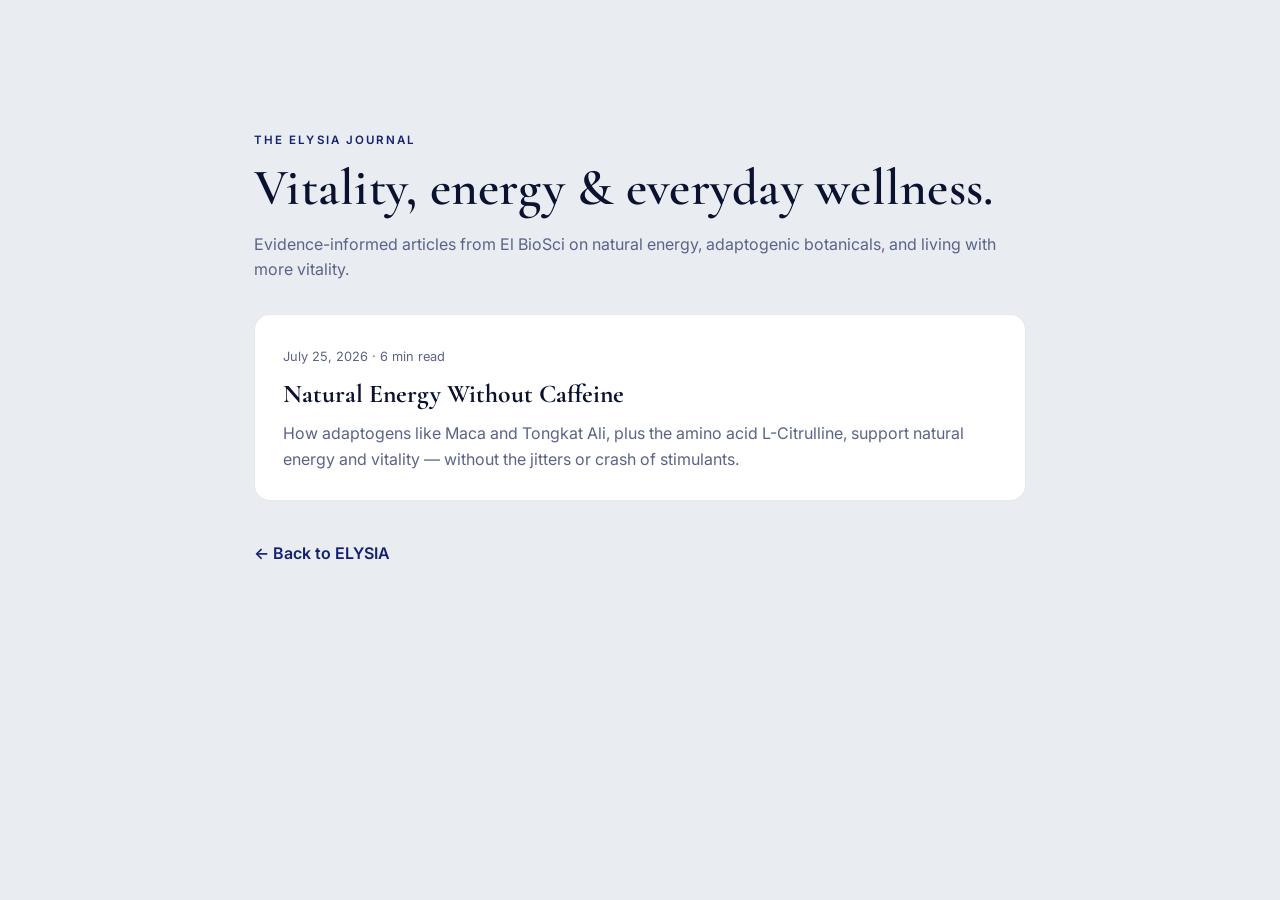
==== blog/index.html @ 67a82de5 "Add first SEO blog article: Natural Energy Without Caffeine + sitemap entries" ====
<!DOCTYPE html>
<html lang="en">
<head>
  <meta charset="UTF-8" />
  <meta name="viewport" content="width=device-width, initial-scale=1.0" />

  <!-- Google tag (gtag.js) -->
  <script async src="https://www.googletagmanager.com/gtag/js?id=G-H2R525R21M"></script>
  <script>
    window.dataLayer = window.dataLayer || [];
    function gtag(){dataLayer.push(arguments);}
    gtag('js', new Date());
    gtag('config', 'G-H2R525R21M');
  </script>

  <title>ELYSIA Journal — Vitality, Energy &amp; Wellness | El BioSci</title>
  <meta name="description" content="The ELYSIA Journal by El BioSci: evidence-informed articles on natural energy, vitality, adaptogens like Maca and Tongkat Ali, and everyday wellness." />
  <link rel="canonical" href="https://elysiabiosci.com/blog/" />
  <meta name="robots" content="index, follow, max-image-preview:large, max-snippet:-1" />

  <meta property="og:type" content="website" />
  <meta property="og:site_name" content="ELYSIA by El BioSci" />
  <meta property="og:title" content="ELYSIA Journal — Vitality, Energy &amp; Wellness" />
  <meta property="og:description" content="Evidence-informed articles on natural energy, vitality, and everyday wellness from El BioSci." />
  <meta property="og:url" content="https://elysiabiosci.com/blog/" />
  <meta property="og:image" content="https://elysiabiosci.com/assets/Elysia_front_product.png" />

  <link rel="preconnect" href="https://fonts.googleapis.com" />
  <link rel="preconnect" href="https://fonts.gstatic.com" crossorigin />
  <link href="https://fonts.googleapis.com/css2?family=Cormorant+Garamond:wght@400;500;600;700&family=Inter:wght@300;400;500;600;700&display=swap" rel="stylesheet" />
  <link rel="stylesheet" href="../styles.css" />

  <script type="application/ld+json">
  {
    "@context": "https://schema.org",
    "@type": "Blog",
    "name": "ELYSIA Journal",
    "url": "https://elysiabiosci.com/blog/",
    "publisher": { "@type": "Organization", "name": "El BioSci", "url": "https://elysiabiosci.com" },
    "blogPost": [
      {
        "@type": "BlogPosting",
        "headline": "Natural Energy Without Caffeine: How Adaptogens and Amino Acids Support Vitality",
        "url": "https://elysiabiosci.com/blog/natural-energy-without-caffeine/",
        "datePublished": "2026-07-25",
        "author": { "@type": "Organization", "name": "El BioSci" }
      }
    ]
  }
  </script>

  <style>
    .blog-wrap { max-width: 820px; margin: 0 auto; padding: 120px 24px 80px; }
    .blog-hero-eyebrow { text-transform: uppercase; letter-spacing: 0.18em; font-size: 0.72rem; font-weight: 600; color: var(--navy-700, #1a2f6b); }
    .blog-list { display: grid; gap: 20px; margin-top: 32px; }
    .post-card { display: block; padding: 28px; border: 1px solid var(--line, #e6e9f2); border-radius: 16px; text-decoration: none; color: inherit; transition: transform .15s ease, box-shadow .15s ease; background: #fff; }
    .post-card:hover { transform: translateY(-2px); box-shadow: 0 20px 40px -24px rgba(10,26,74,.3); }
    .post-card h2 { font-family: var(--font-serif, serif); font-size: 1.6rem; margin: 6px 0 8px; }
    .post-card p { color: var(--muted, #5a6488); margin: 0; line-height: 1.6; }
    .post-meta { font-size: 0.8rem; color: var(--muted, #5a6488); }
    .back-home { display: inline-block; margin-top: 40px; color: var(--navy-700, #1a2f6b); text-decoration: none; font-weight: 600; }
  </style>
</head>
<body>
  <main class="blog-wrap">
    <p class="blog-hero-eyebrow">The ELYSIA Journal</p>
    <h1 class="serif h-display">Vitality, energy &amp; everyday wellness.</h1>
    <p class="muted">Evidence-informed articles from El BioSci on natural energy, adaptogenic botanicals, and living with more vitality.</p>

    <div class="blog-list">
      <a class="post-card" href="natural-energy-without-caffeine/">
        <span class="post-meta">July 25, 2026 · 6 min read</span>
        <h2>Natural Energy Without Caffeine</h2>
        <p>How adaptogens like Maca and Tongkat Ali, plus the amino acid L-Citrulline, support natural energy and vitality — without the jitters or crash of stimulants.</p>
      </a>
    </div>

    <a class="back-home" href="/">&larr; Back to ELYSIA</a>
  </main>
</body>
</html>
---- styles.css ----
/* =========================================================
   ELYSIA · Premium Male Enhancement
   Design tokens & global styles
   ========================================================= */
:root {
  /* Palette pulled from the packaging */
  --navy-950: #050d2a;
  --navy-900: #08143f;
  --navy-800: #0b1a55;
  --navy-700: #122270;
  --navy-600: #1a2f8c;
  --navy-500: #2a44b3;

  --silver-50: #f6f7fa;
  --silver-100: #e9ecf1;
  --silver-200: #d2d8e1;
  --silver-300: #a7afbe;
  --silver-400: #7e8696;

  --ink: #0a1230;
  --ink-soft: #2a325a;
  --muted: #5a6488;

  --bg: #e9ecf1;
  --bg-soft: #e1e5ec;
  --line: rgba(10, 18, 48, 0.09);

  --accent: #c9d6f5;
  --accent-strong: #6c8cff;
  --gold: #d9c389;
  --azure: #4f7cff;
  --azure-soft: #6f93ff;
  --teal: #1fae8b;

  --radius: 16px;
  --radius-lg: 24px;
  --shadow-sm: 0 2px 10px rgba(8, 20, 63, 0.06);
  --shadow-md: 0 12px 36px rgba(8, 20, 63, 0.12);
  --shadow-lg: 0 28px 70px rgba(8, 20, 63, 0.22);

  --t-fast: 180ms cubic-bezier(.2,.7,.3,1);
  --t: 320ms cubic-bezier(.2,.7,.3,1);
  --t-slow: 700ms cubic-bezier(.2,.7,.3,1);

  --font-serif: "Cormorant Garamond", Georgia, "Times New Roman", serif;
  --font-sans: "Inter", -apple-system, BlinkMacSystemFont, "Segoe UI", Helvetica, Arial, sans-serif;
}

* { box-sizing: border-box; }
html { scroll-behavior: smooth; }
html, body { margin: 0; padding: 0; }
body {
  font-family: var(--font-sans);
  color: var(--ink);
  background: var(--bg);
  -webkit-font-smoothing: antialiased;
  -moz-osx-font-smoothing: grayscale;
  line-height: 1.55;
  overflow-x: hidden;
}

img, svg { display: block; max-width: 100%; }
a { color: inherit; text-decoration: none; }
button { font: inherit; cursor: pointer; border: 0; background: none; color: inherit; }
ul, ol { margin: 0; padding: 0; list-style: none; }

.container {
  width: 100%;
  max-width: 1200px;
  margin: 0 auto;
  padding: 0 24px;
}

/* =========================================================
   Typography
   ========================================================= */
.serif { font-family: var(--font-serif); font-weight: 600; letter-spacing: 0.005em; }
.h-display {
  font-size: clamp(2rem, 1.4rem + 2.6vw, 3.2rem);
  line-height: 1.08;
  margin: 0 0 12px;
  color: var(--ink);
}
.eyebrow {
  display: inline-flex;
  align-items: center;
  gap: 9px;
  font-size: 0.78rem;
  font-weight: 700;
  letter-spacing: 0.22em;
  text-transform: uppercase;
  margin-bottom: 14px;
  color: var(--navy-700);
  background: linear-gradient(90deg, var(--navy-700), var(--azure));
  -webkit-background-clip: text;
  background-clip: text;
  -webkit-text-fill-color: transparent;
}
.eyebrow::before {
  content: "";
  width: 24px;
  height: 2px;
  border-radius: 2px;
  background: linear-gradient(90deg, var(--azure), rgba(79,124,255,0));
  -webkit-text-fill-color: initial;
}
.eyebrow.light {
  color: var(--silver-200);
  background: linear-gradient(90deg, #d7e3ff, #8fb4ff);
  -webkit-background-clip: text;
  background-clip: text;
  -webkit-text-fill-color: transparent;
}
.eyebrow.light::before { background: linear-gradient(90deg, #9fc0ff, rgba(159,192,255,0)); }
.muted { color: var(--muted); }
.muted.small, .small { font-size: 0.85rem; }
.center { text-align: center; }

/* =========================================================
   Background waves
   ========================================================= */
.bg-waves {
  position: fixed;
  inset: 0;
  z-index: 0;
  pointer-events: none;
  background:
    radial-gradient(760px 520px at 88% -8%, rgba(79, 124, 255, 0.12), transparent 60%),
    radial-gradient(680px 520px at -6% 102%, rgba(31, 174, 139, 0.09), transparent 60%),
    radial-gradient(1100px 620px at 82% -12%, rgba(206, 213, 226, 0.55), transparent 62%),
    radial-gradient(900px 560px at -12% 8%, rgba(176, 186, 203, 0.42), transparent 60%),
    radial-gradient(820px 760px at 50% 118%, rgba(160, 171, 190, 0.38), transparent 62%),
    linear-gradient(180deg, #eef0f4 0%, #e1e4eb 46%, #d2d6df 100%);
}
.bg-waves svg {
  position: absolute;
  inset: 0;
  width: 100%;
  height: 100%;
  opacity: 0.6;
  animation: drift 24s ease-in-out infinite;
}
@keyframes drift {
  0%, 100% { transform: translate3d(0, 0, 0); }
  50% { transform: translate3d(-2%, -1.5%, 0) scale(1.02); }
}

/* =========================================================
   Header
   ========================================================= */
.site-header {
  position: sticky;
  top: 0;
  z-index: 50;
  backdrop-filter: blur(10px);
  -webkit-backdrop-filter: blur(10px);
  background: rgba(233, 236, 241, 0.62);
  border-bottom: 1px solid transparent;
  transition: background var(--t), border-color var(--t), box-shadow var(--t);
}
.site-header.scrolled {
  background: rgba(233, 236, 241, 0.88);
  border-bottom-color: var(--line);
  box-shadow: 0 1px 0 rgba(8,20,63,0.04);
}
.nav {
  display: flex;
  align-items: center;
  justify-content: space-between;
  gap: 24px;
  height: 72px;
}
.brand {
  display: inline-flex;
  align-items: center;
  gap: 10px;
  color: var(--navy-800);
}
.brand-mark { width: 36px; height: 20px; color: var(--navy-700); }
.brand-text {
  font-family: var(--font-serif);
  font-size: 1.15rem;
  font-weight: 600;
  letter-spacing: 0.02em;
  display: inline-flex;
  gap: 4px;
  align-items: baseline;
}
.brand-text em { font-style: italic; color: var(--navy-600); }
.nav-links {
  display: flex;
  gap: 28px;
}
.nav-links a {
  font-size: 0.92rem;
  color: var(--ink-soft);
  position: relative;
  transition: color var(--t-fast);
}
.nav-links a::after {
  content: "";
  position: absolute;
  left: 0; right: 0; bottom: -6px;
  height: 1px;
  background: var(--navy-700);
  transform: scaleX(0);
  transform-origin: center;
  transition: transform var(--t);
}
.nav-links a:hover { color: var(--navy-800); }
.nav-links a:hover::after { transform: scaleX(1); }

.nav-actions { display: inline-flex; align-items: center; gap: 10px; }

/* Hamburger / mobile menu toggle */
.nav-toggle {
  display: none;
  position: relative;
  width: 44px; height: 44px;
  border-radius: 12px;
  background: rgba(8, 20, 63, 0.05);
  place-items: center;
  transition: background var(--t-fast);
}
.nav-toggle:hover { background: rgba(8, 20, 63, 0.09); }
.nav-toggle span {
  position: absolute;
  width: 18px; height: 2px;
  border-radius: 2px;
  background: var(--navy-800);
  transition: transform var(--t), opacity var(--t-fast);
}
.nav-toggle span:nth-child(1) { transform: translateY(-5px); }
.nav-toggle span:nth-child(3) { transform: translateY(5px); }
.site-header.menu-open .nav-toggle span:nth-child(1) { transform: rotate(45deg); }
.site-header.menu-open .nav-toggle span:nth-child(2) { opacity: 0; }
.site-header.menu-open .nav-toggle span:nth-child(3) { transform: rotate(-45deg); }

/* Slide-down mobile navigation */
.mobile-nav {
  display: none;
  grid-auto-flow: row;
  gap: 2px;
  padding: 0 24px;
  max-height: 0;
  overflow: hidden;
  opacity: 0;
  background: rgba(233, 236, 241, 0.96);
  backdrop-filter: blur(12px);
  -webkit-backdrop-filter: blur(12px);
  border-bottom: 1px solid transparent;
  transition: max-height var(--t), opacity var(--t), padding var(--t), border-color var(--t);
}
.mobile-nav a:not(.btn) {
  padding: 15px 4px;
  font-size: 1.05rem;
  font-weight: 500;
  color: var(--ink-soft);
  border-bottom: 1px solid var(--line);
}
.mobile-nav a:not(.btn):active { color: var(--navy-800); }
.mobile-nav .btn { margin-top: 14px; }
.site-header.menu-open .mobile-nav {
  opacity: 1;
  max-height: 420px;
  padding: 6px 24px 20px;
  border-bottom-color: var(--line);
}

@media (max-width: 760px) {
  .nav-links { display: none; }
  .nav-toggle { display: grid; }
  .mobile-nav { display: grid; }
}

/* =========================================================
   Buttons
   ========================================================= */
.btn {
  display: inline-flex;
  align-items: center;
  justify-content: center;
  gap: 10px;
  padding: 13px 22px;
  border-radius: 999px;
  font-weight: 600;
  font-size: 0.95rem;
  letter-spacing: 0.02em;
  transition: transform var(--t-fast), box-shadow var(--t), background var(--t), color var(--t);
  white-space: nowrap;
  border: 1px solid transparent;
}
.btn:active { transform: translateY(1px); }
.btn-primary {
  background: linear-gradient(135deg, var(--navy-500), var(--navy-900));
  color: #fff;
  box-shadow: 0 10px 24px rgba(42, 68, 179, 0.32), inset 0 1px 0 rgba(255,255,255,0.2);
}
.btn-primary:hover {
  box-shadow: 0 16px 30px rgba(42, 68, 179, 0.42), inset 0 1px 0 rgba(255,255,255,0.28);
  transform: translateY(-1px);
}
.btn-outline {
  background: transparent;
  border-color: var(--navy-800);
  color: var(--navy-800);
}
.btn-outline:hover {
  background: var(--navy-800);
  color: #fff;
}
.btn-ghost {
  background: rgba(8,20,63,0.04);
  color: var(--navy-800);
  border: 1px solid transparent;
  padding: 10px 14px;
  border-radius: 999px;
}
.btn-ghost:hover { background: rgba(8,20,63,0.08); }
.btn-lg { padding: 16px 28px; font-size: 1rem; }
.btn-block { width: 100%; }

.cart-btn { position: relative; }
.cart-count {
  background: var(--navy-800);
  color: #fff;
  font-size: 0.72rem;
  font-weight: 700;
  border-radius: 999px;
  padding: 2px 8px;
  min-width: 22px;
  text-align: center;
  transition: transform var(--t);
}
.cart-count.bump { transform: scale(1.25); }

/* =========================================================
   Hero
   ========================================================= */
.hero {
  position: relative;
  padding: 64px 0 32px;
  z-index: 1;
}
.hero-grid {
  display: grid;
  grid-template-columns: 1.05fr 0.95fr;
  gap: 56px;
  align-items: center;
}
.hero-copy { position: relative; z-index: 2; }
.display {
  margin: 0 0 18px;
  line-height: 1;
}
.display .serif {
  display: block;
  font-family: var(--font-serif);
  font-size: clamp(3.6rem, 2.5rem + 6.5vw, 7rem);
  font-weight: 600;
  letter-spacing: 0.04em;
  color: var(--navy-900);
  background: linear-gradient(180deg, #1a2a7c 0%, #0a1230 80%);
  -webkit-background-clip: text;
  background-clip: text;
  -webkit-text-fill-color: transparent;
}
.display .subtitle {
  display: block;
  margin-top: 6px;
  font-family: var(--font-sans);
  font-size: clamp(0.95rem, 0.8rem + 0.5vw, 1.15rem);
  letter-spacing: 0.32em;
  text-transform: uppercase;
  color: var(--navy-700);
  font-weight: 500;
}
.lead {
  font-size: clamp(1.02rem, 0.95rem + 0.3vw, 1.18rem);
  color: var(--ink-soft);
  max-width: 540px;
  margin: 0 0 28px;
}
.hero-cta {
  display: flex;
  gap: 12px;
  flex-wrap: wrap;
  margin-bottom: 28px;
}
.hero-trust {
  display: flex;
  flex-wrap: wrap;
  gap: 22px;
  color: var(--muted);
  font-size: 0.92rem;
}
.hero-trust li { display: inline-flex; align-items: center; gap: 8px; }
.dot {
  width: 8px; height: 8px; border-radius: 50%;
  background: linear-gradient(135deg, var(--accent-strong), var(--navy-700));
  box-shadow: 0 0 0 4px rgba(108,140,255,0.12);
}

/* Hero product / package card */
.hero-product { display: flex; justify-content: center; perspective: 1200px; }
.package {
  width: min(440px, 92%);
  aspect-ratio: 3 / 4;
  border-radius: 22px;
  position: relative;
  transform-style: preserve-3d;
  transition: transform var(--t-slow);
  will-change: transform;
}
.package-inner {
  position: absolute;
  inset: 0;
  border-radius: 22px;
  overflow: hidden;
  background:
    radial-gradient(70% 45% at 50% 0%, rgba(70, 120, 220, 0.22), transparent 65%),
    radial-gradient(120% 80% at 50% 110%, rgba(0, 0, 0, 0.55), transparent 60%),
    linear-gradient(165deg, #0a1f7a 0%, #061457 45%, #03093a 100%);
  box-shadow:
    0 60px 80px -30px rgba(2, 6, 24, 0.7),
    0 20px 30px -10px rgba(2, 6, 24, 0.45),
    inset 0 1px 0 rgba(255,255,255,0.15),
    inset 0 -1px 0 rgba(0,0,0,0.5),
    inset 0 0 60px rgba(0, 0, 0, 0.35);
  color: #fff;
  padding: 28px;
  display: flex;
  flex-direction: column;
  align-items: center;
  text-align: center;
}
.package-inner::before {
  /* Subtle vignette + paper-texture finish */
  content: "";
  position: absolute;
  inset: 0;
  background:
    radial-gradient(120% 100% at 50% 50%, transparent 55%, rgba(0,0,0,0.55) 100%);
  pointer-events: none;
  z-index: 1;
}
.package-glow {
  position: absolute;
  inset: -30%;
  background: radial-gradient(38% 26% at 50% 58%, rgba(120,160,255,0.32), transparent 70%);
  filter: blur(28px);
  opacity: 0.55;
  animation: glow 7s ease-in-out infinite;
  z-index: 0;
}
@keyframes glow {
  0%, 100% { opacity: 0.45; transform: scale(1); }
  50%     { opacity: 0.72; transform: scale(1.05); }
}

/* Product photo variant: show the real image, keep the 3D tilt + float */
.package-photo .package-inner {
  background: none;
  box-shadow: none;
  padding: 0;
  overflow: visible;
  animation: float 7s ease-in-out infinite;
}
.package-photo .package-inner::before { display: none; }
.package-photo .package-image {
  position: relative;
  z-index: 2;
  width: 100%;
  height: 100%;
  object-fit: contain;
  filter: drop-shadow(0 40px 60px rgba(2, 6, 24, 0.55));
}
.package-photo .package-glow {
  opacity: 0.7;
}

.package-brand {
  display: inline-flex;
  align-items: center;
  gap: 8px;
  color: #dfe8ff;
  font-family: var(--font-serif);
  font-size: 1rem;
  z-index: 2;
}
.package-brand svg { width: 30px; height: 16px; }
.package-brand em { font-style: italic; }

.package-title {
  font-family: var(--font-serif);
  font-size: clamp(2.5rem, 2rem + 3vw, 3.6rem);
  font-weight: 600;
  letter-spacing: 0.12em;
  margin: 14px 0 4px;
  z-index: 2;
  background: linear-gradient(180deg, #ffffff 0%, #c7d4f5 100%);
  -webkit-background-clip: text;
  background-clip: text;
  -webkit-text-fill-color: transparent;
  text-shadow: 0 1px 0 rgba(255,255,255,0.1);
}
.package-sub {
  font-size: 0.78rem;
  letter-spacing: 0.32em;
  color: #cfdcf4;
  z-index: 2;
}
.package-waves {
  position: absolute;
  inset: 0;
  width: 100%; height: 100%;
  z-index: 1;
  pointer-events: none;
  overflow: visible;
}
/* Two ribbons animated independently for organic motion. */
.package-waves .wave-upper {
  transform-origin: 50% 75%;
  animation: ribbon-up 12s ease-in-out infinite alternate;
}
.package-waves .wave-lower {
  transform-origin: 50% 75%;
  animation: ribbon-down 15s ease-in-out infinite alternate;
}
@keyframes ribbon-up {
  0%   { transform: translate3d(-0.6%, 0.2%, 0); }
  100% { transform: translate3d( 0.6%, -0.2%, 0); }
}
@keyframes ribbon-down {
  0%   { transform: translate3d( 0.6%, -0.2%, 0); }
  100% { transform: translate3d(-0.6%, 0.2%, 0); }
}

.capsule-wrap {
  position: absolute;
  top: 60%;
  left: 50%;
  transform: translate(-50%, -50%);
  z-index: 3;
  display: flex;
  flex-direction: column;
  align-items: center;
  gap: 4px;
}
.capsule-wrap .capsule {
  animation: float 6.5s ease-in-out infinite;
  transform-origin: 50% 80%;
  will-change: transform;
}
.capsule-wrap .capsule-shadow {
  animation: shadow-pulse 6.5s ease-in-out infinite;
  transform-origin: 50% 50%;
}
@keyframes float {
  0%   { transform: translateY(0) rotate(-1.4deg); }
  50%  { transform: translateY(-10px) rotate(1.4deg); }
  100% { transform: translateY(0) rotate(-1.4deg); }
}
@keyframes shadow-pulse {
  0%, 100% { transform: scale(1); opacity: 0.9; }
  50%      { transform: scale(0.82); opacity: 0.65; }
}
.capsule {
  position: relative;
  width: 190px;
  height: 74px;
  border-radius: 999px;
  display: flex;
  overflow: hidden;
  box-shadow:
    0 28px 36px -12px rgba(0,0,0,0.65),
    0 10px 18px -6px rgba(0,0,0,0.45),
    inset 0 2px 1px rgba(255,255,255,0.55),
    inset 0 -3px 2px rgba(0,0,0,0.55),
    inset 0 0 0 1px rgba(0,0,0,0.25);
}
.capsule::before {
  /* Periodic light sheen sweep */
  content: "";
  position: absolute;
  top: 0; bottom: 0;
  left: -40%;
  width: 40%;
  background: linear-gradient(
    105deg,
    transparent 0%,
    rgba(255,255,255,0.0) 30%,
    rgba(255,255,255,0.55) 50%,
    rgba(255,255,255,0.0) 70%,
    transparent 100%
  );
  filter: blur(1px);
  transform: skewX(-12deg);
  pointer-events: none;
  z-index: 5;
  animation: sheen 5.5s ease-in-out infinite;
}
@keyframes sheen {
  0%   { left: -45%; opacity: 0; }
  15%  { opacity: 0.9; }
  60%  { left: 115%; opacity: 0.9; }
  61%, 100% { left: 115%; opacity: 0; }
}
.capsule-half { flex: 1; position: relative; }
.capsule-silver {
  background:
    linear-gradient(180deg,
      #ffffff 0%,
      #e3e7f0 18%,
      #aab2c5 45%,
      #4f566a 88%,
      #2c3142 100%);
}
.capsule-silver::after {
  content: "";
  position: absolute;
  inset: 0;
  background:
    /* mid-band darker reflection */
    linear-gradient(180deg,
      transparent 0%,
      transparent 38%,
      rgba(0,0,0,0.28) 50%,
      transparent 62%,
      transparent 100%),
    /* left edge highlight */
    linear-gradient(90deg, rgba(255,255,255,0.55) 0%, rgba(255,255,255,0) 22%),
    /* bottom shadow */
    linear-gradient(180deg, transparent 65%, rgba(0,0,0,0.4) 100%);
  mix-blend-mode: normal;
}
.capsule-blue {
  background:
    linear-gradient(180deg,
      #3a5bcf 0%,
      #1a2f9e 30%,
      #0a1670 60%,
      #050d4a 100%);
  display: flex;
  align-items: center;
  justify-content: flex-start;
  padding-left: 6px;
  gap: 3px;
}
.capsule-blue::after {
  content: "";
  position: absolute;
  inset: 0;
  background:
    /* mid-band reflection */
    linear-gradient(180deg,
      transparent 0%,
      transparent 38%,
      rgba(0,0,0,0.32) 50%,
      transparent 62%,
      transparent 100%),
    /* subtle left highlight near seam */
    linear-gradient(90deg, rgba(255,255,255,0.25) 0%, rgba(255,255,255,0) 22%),
    /* bottom shadow */
    linear-gradient(180deg, transparent 65%, rgba(0,0,0,0.5) 100%);
}
.capsule-ring {
  width: 3px; height: 100%;
  background:
    linear-gradient(180deg,
      #ffffff 0%,
      #d5dce8 35%,
      #7d8398 75%,
      #3c4257 100%);
  border-radius: 1px;
  box-shadow:
    inset 0 0 0 0.5px rgba(0,0,0,0.35),
    0 0 1px rgba(0,0,0,0.4);
  z-index: 3;
}
.capsule-shine {
  position: absolute;
  top: 8px; left: 16px;
  width: 55%; height: 12px;
  border-radius: 999px;
  background: linear-gradient(90deg, rgba(255,255,255,0.85), rgba(255,255,255,0));
  filter: blur(2px);
  pointer-events: none;
  z-index: 4;
}
.capsule-shadow {
  width: 140px;
  height: 12px;
  border-radius: 50%;
  background: radial-gradient(50% 50% at 50% 50%, rgba(0,0,0,0.45), transparent 70%);
  filter: blur(2px);
  margin-top: -2px;
}

.package-badge {
  position: absolute;
  right: 26px;
  bottom: 16%;
  width: 78px;
  height: 78px;
  border-radius: 50%;
  z-index: 4;
  animation: spin 24s linear infinite;
}
.package-badge svg { width: 100%; height: 100%; }
@keyframes spin {
  to { transform: rotate(360deg); }
}

.package-footer {
  position: absolute;
  bottom: 32px;
  left: 0;
  right: 0;
  z-index: 2;
  font-size: 0.92rem;
  letter-spacing: 0.32em;
  color: #e9eefb;
  font-weight: 500;
}

@media (max-width: 920px) {
  .hero-grid { grid-template-columns: 1fr; gap: 40px; text-align: center; }
  .lead { margin-left: auto; margin-right: auto; }
  .hero-cta { justify-content: center; }
  .hero-trust { justify-content: center; }
}

/* Hero marquee */
.hero-marquee {
  margin-top: 60px;
  overflow: hidden;
  border-top: 1px solid var(--line);
  border-bottom: 1px solid var(--line);
  background: rgba(255,255,255,0.55);
}
.marquee-track {
  display: inline-flex;
  gap: 40px;
  padding: 14px 0;
  white-space: nowrap;
  animation: marquee 30s linear infinite;
  font-size: 0.85rem;
  letter-spacing: 0.22em;
  text-transform: uppercase;
  color: var(--navy-700);
  font-weight: 500;
}
.marquee-track span { padding: 0 8px; }
@keyframes marquee {
  to { transform: translateX(-50%); }
}

/* =========================================================
   Generic sections
   ========================================================= */
.section {
  position: relative;
  z-index: 1;
  padding: 96px 0;
}
.section-head {
  max-width: 760px;
  margin: 0 auto 56px;
  text-align: center;
}
.section-head p { margin-top: 8px; }
.section-soft { background: var(--bg-soft); }
.section-dark {
  background:
    radial-gradient(900px 500px at 80% 0%, rgba(108,140,255,0.15), transparent 60%),
    linear-gradient(180deg, #0a1230 0%, #050d2a 100%);
  color: #e6ecfb;
}
.section-dark .h-display { color: #fff; }
.section-dark .h-display.light { color: #fff; }
.section-dark .muted { color: #aab5d4; }

/* =========================================================
   Benefits
   ========================================================= */
.benefits-grid {
  display: grid;
  grid-template-columns: repeat(3, 1fr);
  gap: 22px;
}
.card {
  position: relative;
  background: #fff;
  border-radius: var(--radius-lg);
  padding: 0;
  overflow: hidden;
  border: 1px solid var(--line);
  box-shadow: var(--shadow-sm);
  transition: transform var(--t), box-shadow var(--t), border-color var(--t);
}
.card::after {
  content: "";
  position: absolute;
  inset: 0;
  border-radius: var(--radius-lg);
  pointer-events: none;
  background: linear-gradient(135deg, rgba(108,140,255,0.08), transparent 50%);
  opacity: 0;
  transition: opacity var(--t);
}
.card:hover {
  transform: translateY(-6px);
  box-shadow: var(--shadow-lg);
  border-color: rgba(79, 124, 255, 0.45);
}
.card:hover::after { opacity: 1; }

/* Illustrated benefit media banners */
.card-media {
  position: relative;
  height: 152px;
  overflow: hidden;
  background: linear-gradient(150deg, #0a1a64 0%, #16379e 60%, #2f63d6 100%);
}
.card-media::before {
  content: "";
  position: absolute;
  inset: 0;
  z-index: 2;
  pointer-events: none;
  background:
    radial-gradient(120% 78% at 50% -22%, rgba(255,255,255,0.22), transparent 58%),
    radial-gradient(90% 70% at 82% 128%, rgba(0,0,0,0.34), transparent 60%);
}
.media-art {
  position: absolute;
  inset: 0;
  width: 100%;
  height: 100%;
  z-index: 1;
  transition: transform 650ms cubic-bezier(.2,.7,.3,1);
}
.card:hover .media-art { transform: scale(1.06); }
.card-body { padding: 22px 26px 28px; }

.card-media[data-theme="drive"]    { background: linear-gradient(150deg, #0b1f6e 0%, #15349e 58%, #3360df 100%); }
.card-media[data-theme="stamina"]  { background: linear-gradient(150deg, #0a1a64 0%, #123aa8 60%, #2f74de 100%); }
.card-media[data-theme="peak"]     { background: linear-gradient(150deg, #0c1c63 0%, #284a9b 60%, #5f86d6 100%); }
.card-media[data-theme="vitality"] { background: linear-gradient(150deg, #07223f 0%, #0f5f57 58%, #1f9a7c 100%); }
.card-media[data-theme="fast"]     { background: linear-gradient(150deg, #08184f 0%, #103fa6 56%, #1f96d8 100%); }
.card-media[data-theme="usa"]      { background: linear-gradient(150deg, #0a1656 0%, #1c2f8c 60%, #46599f 100%); }

.card-icon {
  width: 48px; height: 48px;
  border-radius: 14px;
  display: grid; place-items: center;
  background: linear-gradient(135deg, var(--silver-100), #fff);
  color: var(--navy-800);
  margin-bottom: 18px;
  box-shadow: inset 0 0 0 1px var(--line);
}
.card-icon svg { width: 22px; height: 22px; }
.card h3 {
  font-family: var(--font-serif);
  font-size: 1.4rem;
  font-weight: 600;
  margin: 0 0 6px;
}
.card p { margin: 0; color: var(--muted); }

@media (max-width: 880px) { .benefits-grid { grid-template-columns: repeat(2, 1fr); } }
@media (max-width: 560px) { .benefits-grid { grid-template-columns: 1fr; } }

/* =========================================================
   Steps
   ========================================================= */
.steps {
  display: grid;
  grid-template-columns: repeat(3, 1fr);
  gap: 22px;
}
.step {
  position: relative;
  background: rgba(255,255,255,0.04);
  border: 1px solid rgba(255,255,255,0.08);
  border-radius: var(--radius-lg);
  padding: 30px;
  transition: transform var(--t), background var(--t), border-color var(--t);
}
.step:hover {
  transform: translateY(-4px);
  background: rgba(255,255,255,0.06);
  border-color: rgba(255,255,255,0.18);
}
.step-num {
  display: inline-block;
  font-family: var(--font-serif);
  font-size: 1.4rem;
  color: var(--silver-200);
  letter-spacing: 0.1em;
  margin-bottom: 10px;
}
.step h3 {
  font-family: var(--font-serif);
  font-size: 1.45rem;
  margin: 0 0 6px;
  color: #fff;
}
.step p { margin: 0; color: #aab5d4; }
@media (max-width: 800px) { .steps { grid-template-columns: 1fr; } }

/* =========================================================
   Ingredients
   ========================================================= */
.ingredients-grid {
  display: grid;
  grid-template-columns: 0.9fr 1.1fr;
  gap: 56px;
  align-items: start;
}
.badges {
  display: flex;
  flex-wrap: wrap;
  gap: 8px;
  margin-top: 22px;
}
.badge {
  font-size: 0.78rem;
  letter-spacing: 0.12em;
  text-transform: uppercase;
  padding: 8px 12px;
  border-radius: 999px;
  background: #fff;
  border: 1px solid var(--line);
  color: var(--navy-800);
  font-weight: 500;
  box-shadow: var(--shadow-sm);
}
.ingredients-list {
  display: grid;
  gap: 16px;
}
.ingredients-list li {
  display: flex;
  gap: 16px;
  padding: 22px;
  background: #fff;
  border: 1px solid var(--line);
  border-radius: var(--radius);
  box-shadow: var(--shadow-sm);
  transition: transform var(--t-fast), border-color var(--t);
}
.ingredients-list li:hover { transform: translateX(4px); border-color: rgba(108,140,255,0.35); }
.ingredients-list h4 {
  display: flex;
  justify-content: space-between;
  gap: 16px;
  align-items: baseline;
  margin: 0 0 4px;
  font-family: var(--font-serif);
  font-size: 1.25rem;
  font-weight: 600;
}
.ingredients-list h4 span {
  font-family: var(--font-sans);
  font-size: 0.82rem;
  font-weight: 600;
  letter-spacing: 0.12em;
  color: var(--navy-700);
  background: var(--silver-100);
  padding: 4px 10px;
  border-radius: 999px;
  white-space: nowrap;
}
.ingredients-list p { margin: 0; color: var(--muted); font-size: 0.95rem; }

.ingredients-note {
  margin-top: 18px;
  padding: 18px 20px;
  background: rgba(8, 20, 63, 0.04);
  border: 1px dashed rgba(8, 20, 63, 0.18);
  border-radius: var(--radius);
  color: var(--ink-soft);
  font-size: 0.84rem;
  line-height: 1.6;
}
.ingredients-note strong { color: var(--navy-800); font-weight: 600; }

@media (max-width: 880px) {
  .ingredients-grid { grid-template-columns: 1fr; gap: 32px; }
}

/* =========================================================
   Reviews
   ========================================================= */
.reviews-grid {
  display: grid;
  grid-template-columns: repeat(3, 1fr);
  gap: 22px;
}
.stars {
  color: var(--gold);
  letter-spacing: 0.18em;
  font-size: 1rem;
}
.section-head .stars { margin-top: 8px; font-size: 1.2rem; }
.review {
  margin: 0;
  background: #fff;
  border: 1px solid var(--line);
  border-radius: var(--radius-lg);
  padding: 28px;
  box-shadow: var(--shadow-sm);
  transition: transform var(--t), box-shadow var(--t);
}
.review:hover { transform: translateY(-4px); box-shadow: var(--shadow-md); }
.review blockquote {
  font-family: var(--font-serif);
  font-size: 1.2rem;
  line-height: 1.45;
  margin: 14px 0 18px;
  color: var(--ink);
}
.review figcaption {
  font-size: 0.9rem;
  color: var(--ink-soft);
  font-weight: 600;
}
.review figcaption span { font-weight: 400; color: var(--muted); }

@media (max-width: 880px) { .reviews-grid { grid-template-columns: 1fr; } }

/* =========================================================
   Pricing
   ========================================================= */
.pricing {
  display: grid;
  grid-template-columns: repeat(3, 1fr);
  gap: 22px;
}
.price-card {
  position: relative;
  background: #fff;
  border: 1px solid var(--line);
  border-radius: var(--radius-lg);
  padding: 32px;
  box-shadow: var(--shadow-sm);
  transition: transform var(--t), box-shadow var(--t), border-color var(--t);
  display: flex;
  flex-direction: column;
}
.price-card:hover {
  transform: translateY(-4px);
  box-shadow: var(--shadow-md);
  border-color: rgba(108,140,255,0.35);
}
.price-card.featured {
  background: linear-gradient(180deg, #0b1a55 0%, #050d2a 100%);
  color: #fff;
  border-color: transparent;
  box-shadow: 0 24px 60px rgba(8,20,63,0.32);
  transform: translateY(-6px);
}
.price-card.featured:hover { transform: translateY(-10px); }
.price-card.featured .muted,
.price-card.featured header p { color: #aab5d4; }
.price-card.featured ul li { color: #d3dbf3; }
.price-card.featured ul li::before { color: var(--silver-200); }
.price-card header h3 {
  font-family: var(--font-serif);
  font-size: 1.6rem;
  margin: 0 0 4px;
  font-weight: 600;
}
.price-card header p { margin: 0; color: var(--muted); font-size: 0.95rem; }
.price {
  font-family: var(--font-serif);
  font-size: 3.4rem;
  font-weight: 600;
  margin: 14px 0 18px;
  line-height: 1;
  display: inline-flex;
  align-items: baseline;
}
.price .curr { font-size: 1.5rem; margin-right: 2px; opacity: 0.7; }
.price .per { font-size: 0.85rem; font-family: var(--font-sans); margin-left: 8px; opacity: 0.7; letter-spacing: 0.05em; }
.price-card ul { margin: 0 0 24px; display: grid; gap: 8px; }
.price-card ul li {
  position: relative;
  padding-left: 22px;
  color: var(--ink-soft);
  font-size: 0.95rem;
}
.price-card ul li::before {
  content: "✓";
  position: absolute;
  left: 0; top: 0;
  color: var(--navy-700);
  font-weight: 700;
}
.price-card .btn { margin-top: auto; }
.ribbon {
  position: absolute;
  top: 18px; right: 18px;
  background: linear-gradient(135deg, var(--gold), #b59a5d);
  color: #1a1305;
  font-size: 0.72rem;
  font-weight: 700;
  letter-spacing: 0.16em;
  text-transform: uppercase;
  padding: 6px 10px;
  border-radius: 999px;
}
.price-card.featured .btn-primary {
  background: linear-gradient(135deg, #fff, #d6dffb);
  color: var(--navy-900);
  box-shadow: 0 12px 24px rgba(255,255,255,0.15), inset 0 1px 0 rgba(255,255,255,0.6);
}
.price-card.featured .btn-primary:hover { box-shadow: 0 16px 30px rgba(255,255,255,0.25); }

.guarantee {
  margin: 40px auto 0;
  display: inline-flex;
  align-items: center;
  gap: 10px;
  padding: 14px 22px;
  border-radius: 999px;
  background: #fff;
  border: 1px solid var(--line);
  color: var(--navy-800);
  font-weight: 500;
  box-shadow: var(--shadow-sm);
}
section#buy .container { text-align: center; }
section#buy .pricing { text-align: left; }

@media (max-width: 880px) {
  .pricing { grid-template-columns: 1fr; }
  .price-card.featured { transform: none; }
}

/* =========================================================
   FAQ
   ========================================================= */
.faq-wrap { max-width: 820px; margin: 0 auto; }
.faq { display: grid; gap: 12px; }
.faq details {
  background: #fff;
  border: 1px solid var(--line);
  border-radius: var(--radius);
  box-shadow: var(--shadow-sm);
  overflow: hidden;
  transition: border-color var(--t), box-shadow var(--t);
}
.faq details[open] {
  border-color: rgba(108,140,255,0.35);
  box-shadow: var(--shadow-md);
}
.faq summary {
  list-style: none;
  cursor: pointer;
  padding: 18px 22px;
  display: flex;
  align-items: center;
  justify-content: space-between;
  gap: 16px;
  font-weight: 600;
  font-size: 1.02rem;
  color: var(--ink);
}
.faq summary::-webkit-details-marker { display: none; }
.faq .chev {
  width: 18px; height: 18px;
  position: relative;
  flex: 0 0 18px;
  transition: transform var(--t);
}
.faq .chev::before, .faq .chev::after {
  content: "";
  position: absolute;
  left: 50%; top: 50%;
  width: 10px; height: 2px;
  background: var(--navy-700);
  border-radius: 2px;
  transform: translate(-50%, -50%);
}
.faq .chev::after { transform: translate(-50%, -50%) rotate(90deg); transition: transform var(--t); }
.faq details[open] .chev::after { transform: translate(-50%, -50%) rotate(0deg); }
.faq details p {
  margin: 0;
  padding: 0 22px 22px;
  color: var(--muted);
}

/* =========================================================
   CTA Band
   ========================================================= */
.cta-band {
  background:
    radial-gradient(800px 400px at 20% 0%, rgba(108,140,255,0.25), transparent 60%),
    linear-gradient(135deg, #0a1230 0%, #050d2a 100%);
  color: #fff;
  padding: 72px 0;
}
.cta-inner {
  display: flex;
  align-items: center;
  justify-content: space-between;
  gap: 24px;
  flex-wrap: wrap;
}
.cta-inner h2 {
  margin: 0;
  font-size: clamp(1.8rem, 1.2rem + 2.2vw, 2.6rem);
}

/* =========================================================
   Footer
   ========================================================= */
.site-footer {
  background: #050d2a;
  color: #aab5d4;
  padding: 64px 0 24px;
}
.footer-grid {
  display: grid;
  grid-template-columns: 1.4fr 1fr 1fr 1fr;
  gap: 40px;
  margin-bottom: 32px;
}
.site-footer .brand { color: #fff; }
.site-footer h5 {
  color: #fff;
  font-size: 0.85rem;
  text-transform: uppercase;
  letter-spacing: 0.18em;
  margin: 0 0 14px;
}
.site-footer a {
  display: block;
  margin-bottom: 8px;
  color: #aab5d4;
  transition: color var(--t-fast);
  font-size: 0.95rem;
}
.site-footer a:hover { color: #fff; }
.legal { border-top: 1px solid rgba(255,255,255,0.06); padding-top: 20px; }
@media (max-width: 720px) {
  .footer-grid { grid-template-columns: 1fr 1fr; }
}

/* =========================================================
   Cart drawer
   ========================================================= */
.cart-drawer {
  position: fixed;
  inset: 0;
  z-index: 100;
  pointer-events: none;
}
.cart-drawer[aria-hidden="false"] { pointer-events: auto; }
.cart-backdrop {
  position: absolute; inset: 0;
  background: rgba(5,13,42,0.45);
  opacity: 0;
  transition: opacity var(--t);
}
.cart-drawer[aria-hidden="false"] .cart-backdrop { opacity: 1; }
.cart-panel {
  position: absolute;
  top: 0; right: 0; bottom: 0;
  width: min(420px, 100%);
  background: #fff;
  display: flex;
  flex-direction: column;
  transform: translateX(100%);
  transition: transform var(--t);
  box-shadow: -20px 0 40px rgba(0,0,0,0.18);
}
.cart-drawer[aria-hidden="false"] .cart-panel { transform: translateX(0); }
.cart-head {
  display: flex;
  align-items: center;
  justify-content: space-between;
  padding: 22px 24px;
  border-bottom: 1px solid var(--line);
}
.cart-head h3 { margin: 0; font-family: var(--font-serif); font-size: 1.4rem; }
.icon-btn {
  width: 36px; height: 36px;
  border-radius: 50%;
  display: grid; place-items: center;
  color: var(--ink);
  transition: background var(--t-fast);
}
.icon-btn:hover { background: rgba(0,0,0,0.06); }
.cart-body {
  flex: 1;
  overflow-y: auto;
  padding: 16px 24px;
}
.cart-empty {
  color: var(--muted);
  text-align: center;
  padding: 40px 12px;
}
.cart-items { display: grid; gap: 12px; }
.cart-item {
  display: grid;
  grid-template-columns: 56px 1fr auto;
  gap: 14px;
  align-items: center;
  padding: 14px;
  border: 1px solid var(--line);
  border-radius: 14px;
}
.cart-item-img {
  width: 56px; height: 56px;
  border-radius: 10px;
  background:
    radial-gradient(circle at 35% 35%, #6f8dd8, #0b1a55 70%);
  display: grid; place-items: center;
  position: relative;
  overflow: hidden;
}
.cart-item-img::after {
  content: "";
  position: absolute;
  width: 28px; height: 12px;
  border-radius: 99px;
  background: linear-gradient(90deg, #e2e8f4 0 50%, #2a44b3 50% 100%);
  box-shadow: inset 0 1px 0 rgba(255,255,255,0.6);
}
.cart-item-name { font-weight: 600; font-size: 0.95rem; }
.cart-item-meta { font-size: 0.82rem; color: var(--muted); }
.cart-qty {
  display: inline-flex;
  align-items: center;
  border: 1px solid var(--line);
  border-radius: 999px;
  overflow: hidden;
}
.cart-qty button {
  width: 30px; height: 30px;
  display: grid; place-items: center;
  color: var(--ink);
  font-weight: 700;
}
.cart-qty button:hover { background: rgba(0,0,0,0.06); }
.cart-qty span { padding: 0 10px; font-weight: 600; }
.cart-item-row { display: flex; align-items: center; justify-content: space-between; }
.cart-item-price { font-weight: 700; }
.cart-foot {
  border-top: 1px solid var(--line);
  padding: 20px 24px 24px;
  display: grid;
  gap: 12px;
}
.cart-totals {
  display: flex;
  justify-content: space-between;
  align-items: baseline;
  font-size: 1rem;
}
.cart-totals strong {
  font-family: var(--font-serif);
  font-size: 1.6rem;
  color: var(--ink);
}

/* Promo code */
.promo {
  display: flex;
  gap: 8px;
}
.promo-input {
  flex: 1;
  min-width: 0;
  padding: 11px 14px;
  border: 1px solid var(--line);
  border-radius: 10px;
  font: inherit;
  font-size: 0.95rem;
  color: var(--ink);
  background: #fff;
  text-transform: uppercase;
  letter-spacing: 0.04em;
}
.promo-input:focus {
  outline: none;
  border-color: var(--navy-900);
}
.promo-apply {
  flex: 0 0 auto;
  padding-inline: 18px;
}
.promo-msg {
  margin: 0;
  font-size: 0.85rem;
  min-height: 1em;
}
.promo-msg.ok {
  color: #1a7f4b;
}
.promo-msg.err {
  color: #c0392b;
}

/* =========================================================
   Toast
   ========================================================= */
.toast {
  position: fixed;
  left: 50%;
  bottom: 24px;
  transform: translate(-50%, 30px);
  background: var(--navy-900);
  color: #fff;
  padding: 12px 18px;
  border-radius: 999px;
  font-size: 0.92rem;
  opacity: 0;
  pointer-events: none;
  transition: opacity var(--t), transform var(--t);
  z-index: 120;
  box-shadow: var(--shadow-md);
}
.toast.show { opacity: 1; transform: translate(-50%, 0); }

/* =========================================================
   Modal
   ========================================================= */
.modal {
  position: fixed;
  inset: 0;
  z-index: 130;
  display: grid;
  place-items: center;
  padding: 24px;
  pointer-events: none;
}
.modal[aria-hidden="false"] { pointer-events: auto; }
.modal-backdrop {
  position: absolute; inset: 0;
  background: rgba(5,13,42,0.55);
  opacity: 0;
  transition: opacity var(--t);
}
.modal[aria-hidden="false"] .modal-backdrop { opacity: 1; }
.modal-panel {
  position: relative;
  background: #fff;
  border-radius: var(--radius-lg);
  padding: 36px;
  max-width: 440px;
  width: 100%;
  text-align: center;
  box-shadow: var(--shadow-lg);
  transform: translateY(20px) scale(0.96);
  opacity: 0;
  transition: transform var(--t), opacity var(--t);
}
.modal[aria-hidden="false"] .modal-panel { transform: translateY(0) scale(1); opacity: 1; }
.modal-close {
  position: absolute;
  top: 12px; right: 12px;
}
.modal-panel h3 { margin: 6px 0 10px; font-size: 1.8rem; }
.modal-panel p { margin: 0 0 20px; }
.check-icon {
  width: 64px; height: 64px;
  margin: 0 auto 8px;
  color: var(--navy-800);
}
.check-icon svg {
  width: 100%; height: 100%;
  animation: checkdraw 700ms ease-out both;
}
@keyframes checkdraw {
  from { transform: scale(0.6); opacity: 0; }
  to { transform: scale(1); opacity: 1; }
}

/* =========================================================
   Reveal-on-scroll
   ========================================================= */
.reveal {
  opacity: 0;
  transform: translateY(22px);
  transition: opacity 700ms cubic-bezier(.2,.7,.3,1), transform 700ms cubic-bezier(.2,.7,.3,1);
  transition-delay: var(--d, 0s);
  will-change: opacity, transform;
}
.reveal.in {
  opacity: 1;
  transform: translateY(0);
}

@media (prefers-reduced-motion: reduce) {
  *, *::before, *::after { animation: none !important; transition: none !important; }
  .reveal { opacity: 1; transform: none; }
}

/* =========================================================
   Selection
   ========================================================= */
::selection { background: rgba(108,140,255,0.25); color: var(--navy-900); }

/* =========================================================
   Mobile ergonomics & spacing
   ========================================================= */
@media (hover: none) {
  /* Avoid hover-lift transforms feeling "stuck" on touch devices */
  .card:hover, .review:hover, .price-card:hover, .step:hover,
  .ingredients-list li:hover { transform: none; }
  .price-card.featured:hover { transform: translateY(-6px); }
}

@media (max-width: 760px) {
  html { -webkit-text-size-adjust: 100%; }
  body { -webkit-tap-highlight-color: transparent; }
  .container { padding: 0 20px; }
  .nav { height: 64px; }
  .section { padding: 72px 0; }
  .section-head { margin-bottom: 40px; }
  .hero { padding: 32px 0 8px; }
  .hero-grid { gap: 32px; }
  .hero-marquee { margin-top: 36px; }
  .hero-cta { width: 100%; }
  .hero-cta .btn { flex: 1 1 auto; }
  .cta-band { padding: 56px 0; }
  .cta-inner { flex-direction: column; text-align: center; }
  .cta-inner .btn { width: 100%; }
}

@media (max-width: 480px) {
  .container { padding: 0 16px; }
  .section { padding: 60px 0; }
  .display .subtitle { letter-spacing: 0.24em; }
  .lead { font-size: 1.02rem; }
  .package { width: min(360px, 96%); }
  .price { font-size: 3rem; }
  .price-card { padding: 26px; }
  .card { padding: 24px; }
  .modal-panel { padding: 28px 22px; }
  .guarantee { width: 100%; text-align: left; }
  .hero-trust { gap: 14px 18px; }
}

/* SEO/GEO prose content */
.prose {
  max-width: 760px;
  margin: 0 auto;
  color: var(--ink);
}
.prose h3 {
  font-family: var(--font-serif);
  font-size: 1.5rem;
  margin: 32px 0 10px;
  color: var(--ink);
}
.prose p {
  color: var(--muted);
  line-height: 1.75;
  margin: 0 0 16px;
  font-size: 1.02rem;
}
.prose strong { color: var(--ink); }
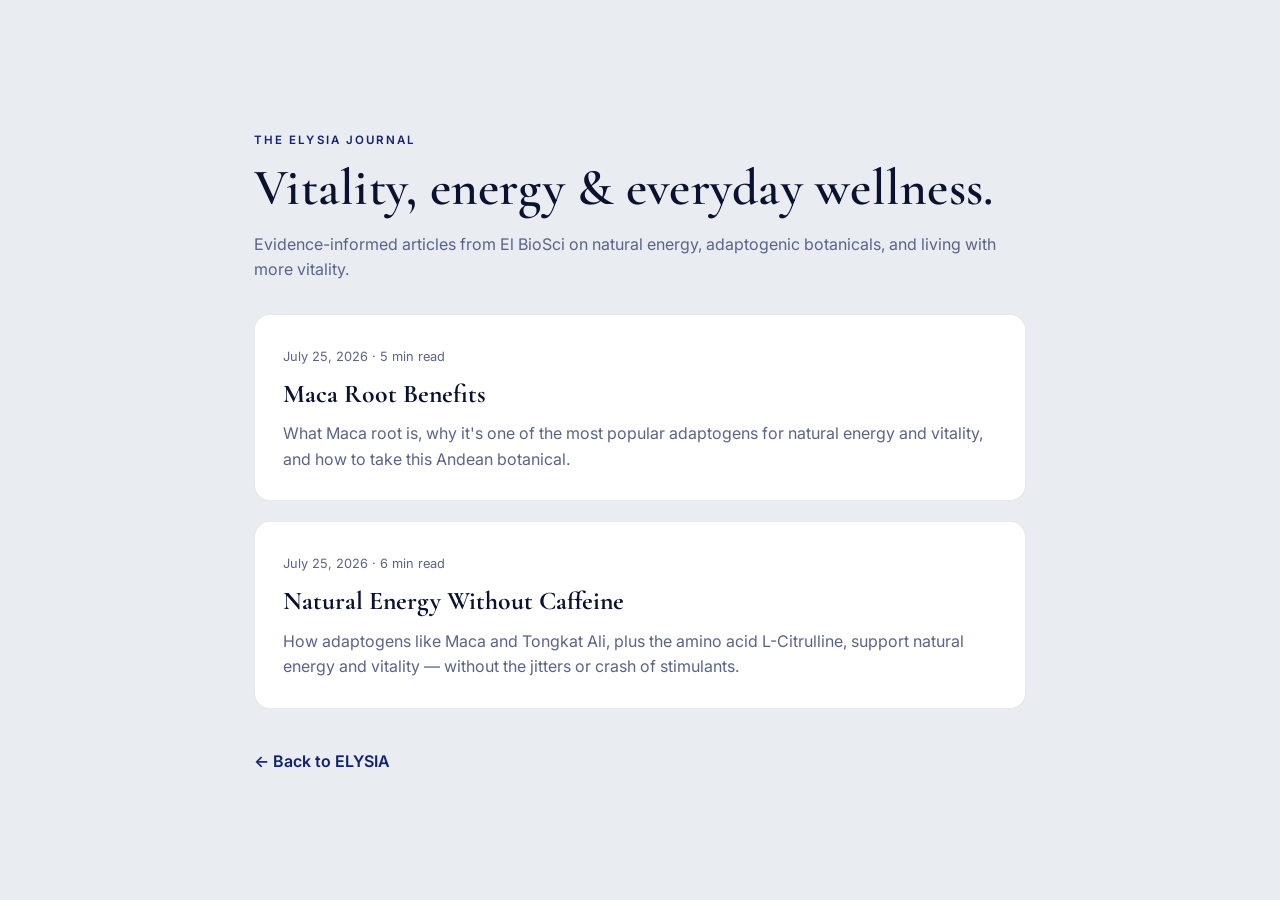
==== commit 817743e1: "Add second SEO article: Maca Root Benefits + sitemap/blog index updates" ====
--- a/blog/index.html
+++ b/blog/index.html
@@ -40,6 +40,13 @@
     "blogPost": [
       {
         "@type": "BlogPosting",
+        "headline": "Maca Root Benefits: The Andean Adaptogen for Energy and Vitality",
+        "url": "https://elysiabiosci.com/blog/maca-root-benefits/",
+        "datePublished": "2026-07-25",
+        "author": { "@type": "Organization", "name": "El BioSci" }
+      },
+      {
+        "@type": "BlogPosting",
         "headline": "Natural Energy Without Caffeine: How Adaptogens and Amino Acids Support Vitality",
         "url": "https://elysiabiosci.com/blog/natural-energy-without-caffeine/",
         "datePublished": "2026-07-25",
@@ -68,6 +75,11 @@
     <p class="muted">Evidence-informed articles from El BioSci on natural energy, adaptogenic botanicals, and living with more vitality.</p>
 
     <div class="blog-list">
+      <a class="post-card" href="maca-root-benefits/">
+        <span class="post-meta">July 25, 2026 · 5 min read</span>
+        <h2>Maca Root Benefits</h2>
+        <p>What Maca root is, why it's one of the most popular adaptogens for natural energy and vitality, and how to take this Andean botanical.</p>
+      </a>
       <a class="post-card" href="natural-energy-without-caffeine/">
         <span class="post-meta">July 25, 2026 · 6 min read</span>
         <h2>Natural Energy Without Caffeine</h2>
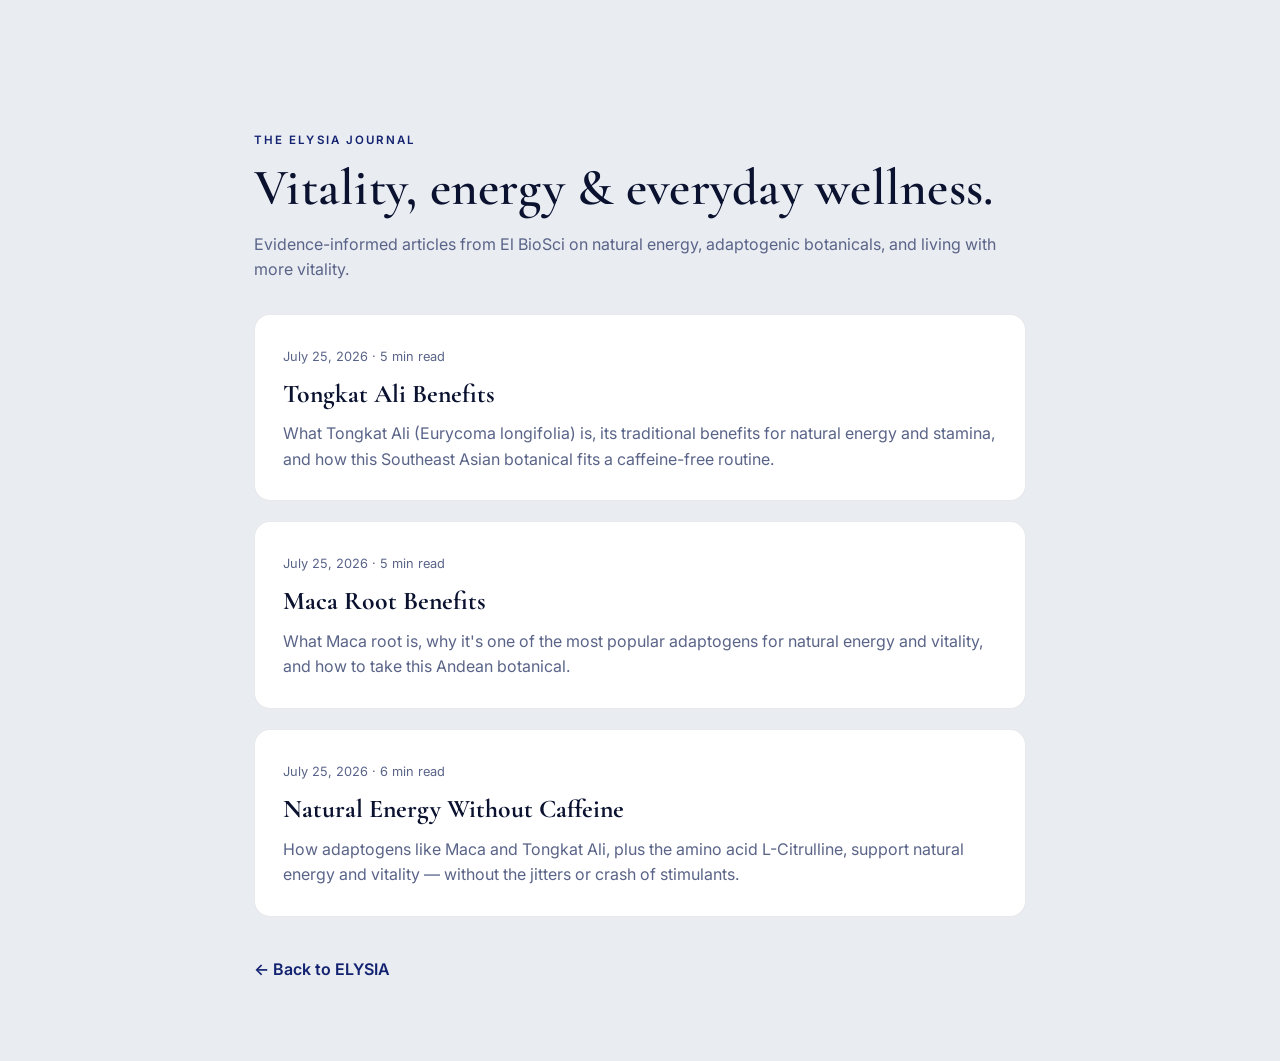
==== commit c698ebf3: "Add Tongkat Ali article, Product schema, and newsletter email capture" ====
--- a/blog/index.html
+++ b/blog/index.html
@@ -40,6 +40,13 @@
     "blogPost": [
       {
         "@type": "BlogPosting",
+        "headline": "Tongkat Ali Benefits: The Southeast Asian Vitality Botanical",
+        "url": "https://elysiabiosci.com/blog/tongkat-ali-benefits/",
+        "datePublished": "2026-07-25",
+        "author": { "@type": "Organization", "name": "El BioSci" }
+      },
+      {
+        "@type": "BlogPosting",
         "headline": "Maca Root Benefits: The Andean Adaptogen for Energy and Vitality",
         "url": "https://elysiabiosci.com/blog/maca-root-benefits/",
         "datePublished": "2026-07-25",
@@ -75,6 +82,11 @@
     <p class="muted">Evidence-informed articles from El BioSci on natural energy, adaptogenic botanicals, and living with more vitality.</p>
 
     <div class="blog-list">
+      <a class="post-card" href="tongkat-ali-benefits/">
+        <span class="post-meta">July 25, 2026 · 5 min read</span>
+        <h2>Tongkat Ali Benefits</h2>
+        <p>What Tongkat Ali (Eurycoma longifolia) is, its traditional benefits for natural energy and stamina, and how this Southeast Asian botanical fits a caffeine-free routine.</p>
+      </a>
       <a class="post-card" href="maca-root-benefits/">
         <span class="post-meta">July 25, 2026 · 5 min read</span>
         <h2>Maca Root Benefits</h2>
--- a/styles.css
+++ b/styles.css
@@ -1196,6 +1196,35 @@
 /* =========================================================
    CTA Band
    ========================================================= */
+/* Newsletter */
+.newsletter-inner { max-width: 640px; margin: 0 auto; text-align: center; }
+.newsletter-form {
+  display: flex;
+  gap: 12px;
+  max-width: 480px;
+  margin: 28px auto 0;
+  flex-wrap: wrap;
+}
+.newsletter-form input[type="email"] {
+  flex: 1 1 240px;
+  padding: 14px 18px;
+  border: 1px solid var(--line, #e6e9f2);
+  border-radius: 12px;
+  font-size: 1rem;
+  font-family: inherit;
+  background: #fff;
+}
+.newsletter-form input[type="email"]:focus {
+  outline: none;
+  border-color: var(--navy-700, #1a2f6b);
+  box-shadow: 0 0 0 3px rgba(108,140,255,0.2);
+}
+.newsletter-form .btn { flex: 0 0 auto; }
+.newsletter-note { margin-top: 14px; }
+@media (max-width: 520px) {
+  .newsletter-form .btn { width: 100%; }
+}
+
 .cta-band {
   background:
     radial-gradient(800px 400px at 20% 0%, rgba(108,140,255,0.25), transparent 60%),
